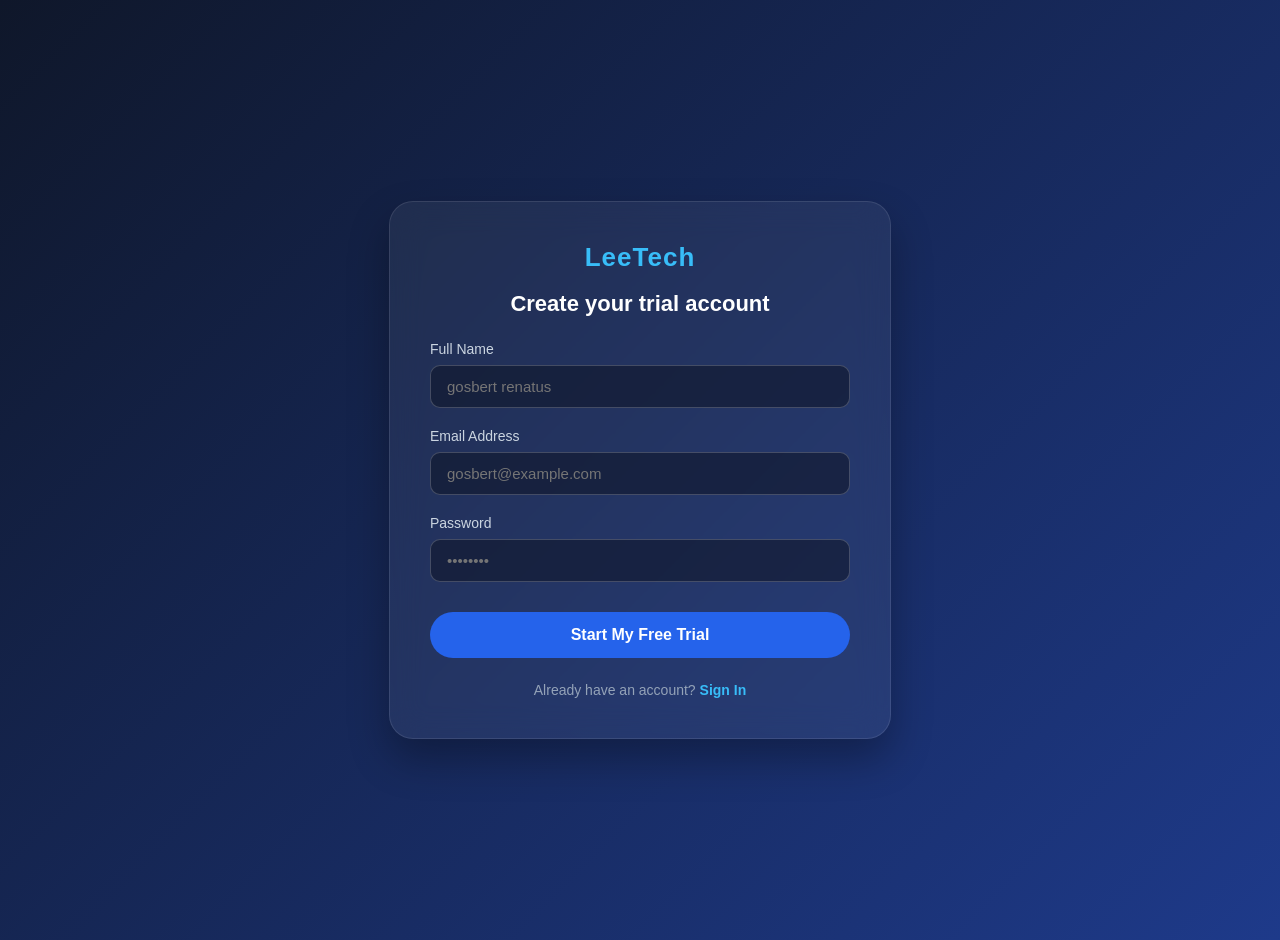
==== register.html @ 2668b121 "register and index html added" ====
<!DOCTYPE html>
<html lang="en">
<head>
    <meta charset="UTF-8">
    <meta name="viewport" content="width=device-width, initial-scale=1.0">
    <title>Start Your Free Trial - LeeTech</title>
    <style>
        :root {
            --primary: #2563eb;
            --secondary: #38bdf8;
            --dark: #0f172a;
            --light: #f8fafc;
            --text: #1e293b;
        }

        body {
            font-family: Arial, sans-serif;
            background: linear-gradient(135deg, #0f172a, #1e3a8a);
            color: white;
            min-height: 100vh;
            display: flex;
            justify-content: center;
            align-items: center;
            margin: 0;
            padding: 20px;
        }

        .auth-container {
            background: rgba(255, 255, 255, 0.06);
            backdrop-filter: blur(16px);
            border: 1px solid rgba(255, 255, 255, 0.1);
            padding: 40px;
            border-radius: 24px;
            width: 100%;
            max-width: 420px;
            box-shadow: 0 20px 40px rgba(0, 0, 0, 0.3);
        }

        .logo {
            font-size: 26px;
            font-weight: bold;
            color: var(--secondary);
            text-align: center;
            margin-bottom: 8px;
            letter-spacing: 1px;
        }

        h2 {
            font-size: 22px;
            text-align: center;
            margin-bottom: 24px;
            color: #fff;
        }

        .form-group {
            margin-bottom: 20px;
        }

        .form-group label {
            display: block;
            font-size: 14px;
            margin-bottom: 8px;
            color: #cbd5e1;
        }

        .form-group input {
            width: 100%;
            padding: 12px 16px;
            border-radius: 10px;
            border: 1px solid rgba(255, 255, 255, 0.2);
            background: rgba(15, 23, 42, 0.6);
            color: white;
            font-size: 15px;
            outline: none;
            box-sizing: border-box;
            transition: 0.3s;
        }

        .form-group input:focus {
            border-color: var(--secondary);
            box-shadow: 0 0 10px rgba(56, 189, 248, 0.2);
        }

        .btn-submit {
            width: 100%;
            padding: 14px;
            background: var(--primary);
            color: white;
            border: none;
            border-radius: 999px;
            font-size: 16px;
            font-weight: bold;
            cursor: pointer;
            transition: 0.3s;
            margin-top: 10px;
        }

        .btn-submit:hover {
            background: #1d4ed8;
            transform: translateY(-2px);
            box-shadow: 0 10px 20px rgba(37, 99, 235, 0.3);
        }

        .auth-footer {
            text-align: center;
            margin-top: 24px;
            font-size: 14px;
            color: #94a3b8;
        }

        .auth-footer a {
            color: var(--secondary);
            text-decoration: none;
            font-weight: bold;
        }

        .auth-footer a:hover {
            text-decoration: underline;
        }
    </style>
</head>
<body>

    <div class="auth-container">
        <div class="logo">LeeTech</div>
        <h2>Create your trial account</h2>

        <form action="#">
            <div class="form-group">
                <label for="name">Full Name</label>
                <input type="text" id="name" placeholder="gosbert renatus" required>
            </div>

            <div class="form-group">
                <label for="email">Email Address</label>
                <input type="email" id="email" placeholder="gosbert@example.com" required>
            </div>

            <div class="form-group">
                <label for="password">Password</label>
                <input type="password" id="password" placeholder="••••••••" required>
            </div>

            <button type="submit" class="btn-submit">Start My Free Trial</button>
        </form>

        <div class="auth-footer">
            Already have an account? <a href="login.html">Sign In</a>
        </div>
    </div>

</body>
</html>
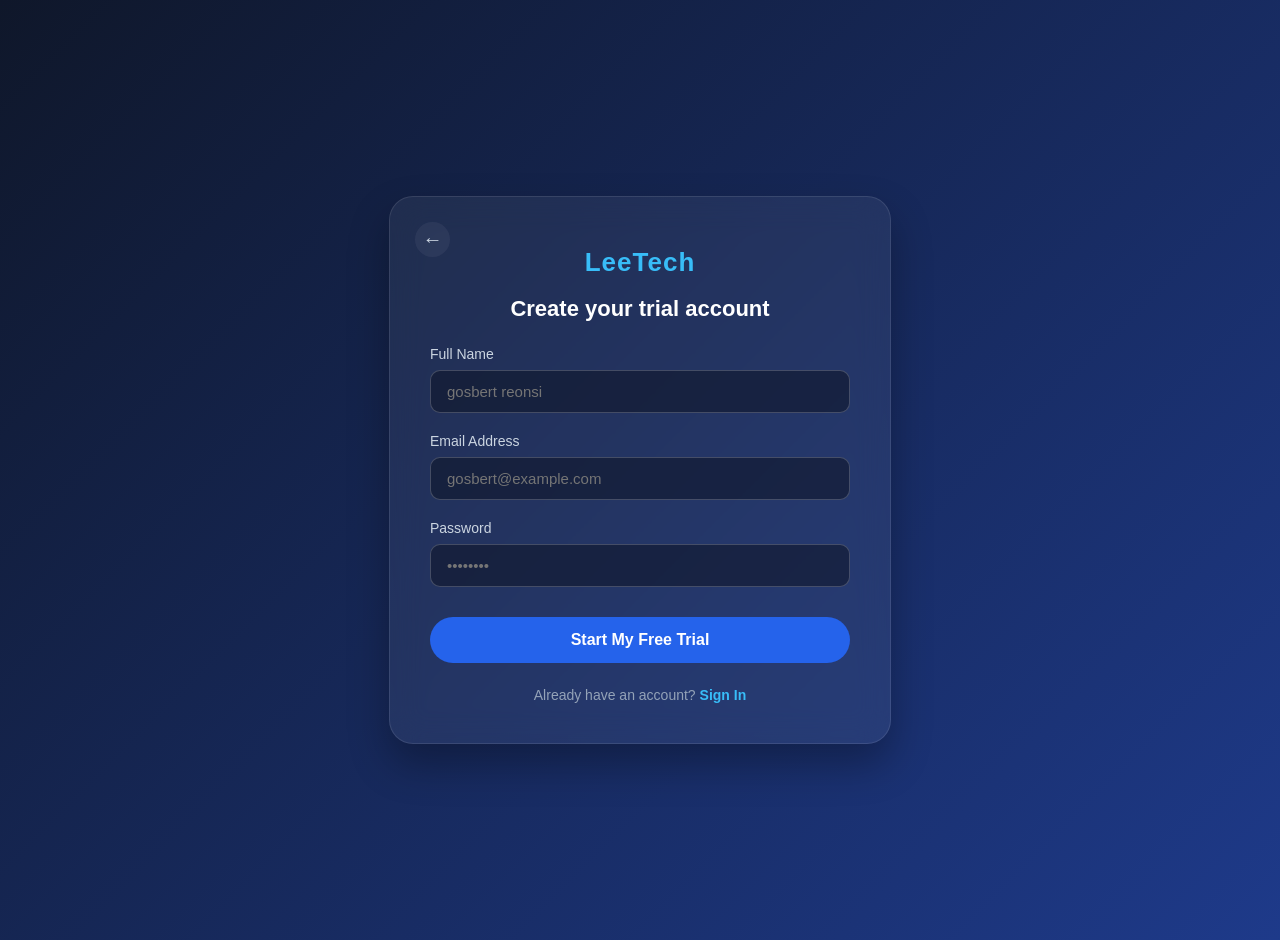
==== commit 398664fc: "register connected to home page" ====
--- a/register.html
+++ b/register.html
@@ -26,6 +26,7 @@
         }
 
         .auth-container {
+            position: relative;
             background: rgba(255, 255, 255, 0.06);
             backdrop-filter: blur(16px);
             border: 1px solid rgba(255, 255, 255, 0.1);
@@ -36,6 +37,31 @@
             box-shadow: 0 20px 40px rgba(0, 0, 0, 0.3);
         }
 
+        /* Back Arrow Styling */
+        .back-arrow {
+            position: absolute;
+            top: 25px;
+            left: 25px;
+            color: #cbd5e1;
+            text-decoration: none;
+            font-size: 20px;
+            font-weight: bold;
+            transition: 0.3s ease;
+            width: 35px;
+            height: 35px;
+            display: flex;
+            align-items: center;
+            justify-content: center;
+            border-radius: 50%;
+            background: rgba(255, 255, 255, 0.05);
+        }
+
+        .back-arrow:hover {
+            color: var(--secondary);
+            background: rgba(255, 255, 255, 0.15);
+            transform: translateX(-3px);
+        }
+
         .logo {
             font-size: 26px;
             font-weight: bold;
@@ -43,6 +69,7 @@
             text-align: center;
             margin-bottom: 8px;
             letter-spacing: 1px;
+            margin-top: 10px; /* Space for the arrow */
         }
 
         h2 {
@@ -122,13 +149,16 @@
 <body>
 
     <div class="auth-container">
+        <!-- Back to Home Arrow -->
+        <a href="index.html" class="back-arrow" title="Back to Home">&larr;</a>
+
         <div class="logo">LeeTech</div>
         <h2>Create your trial account</h2>
 
         <form action="#">
             <div class="form-group">
                 <label for="name">Full Name</label>
-                <input type="text" id="name" placeholder="gosbert renatus" required>
+                <input type="text" id="name" placeholder="gosbert reonsi" required>
             </div>
 
             <div class="form-group">
